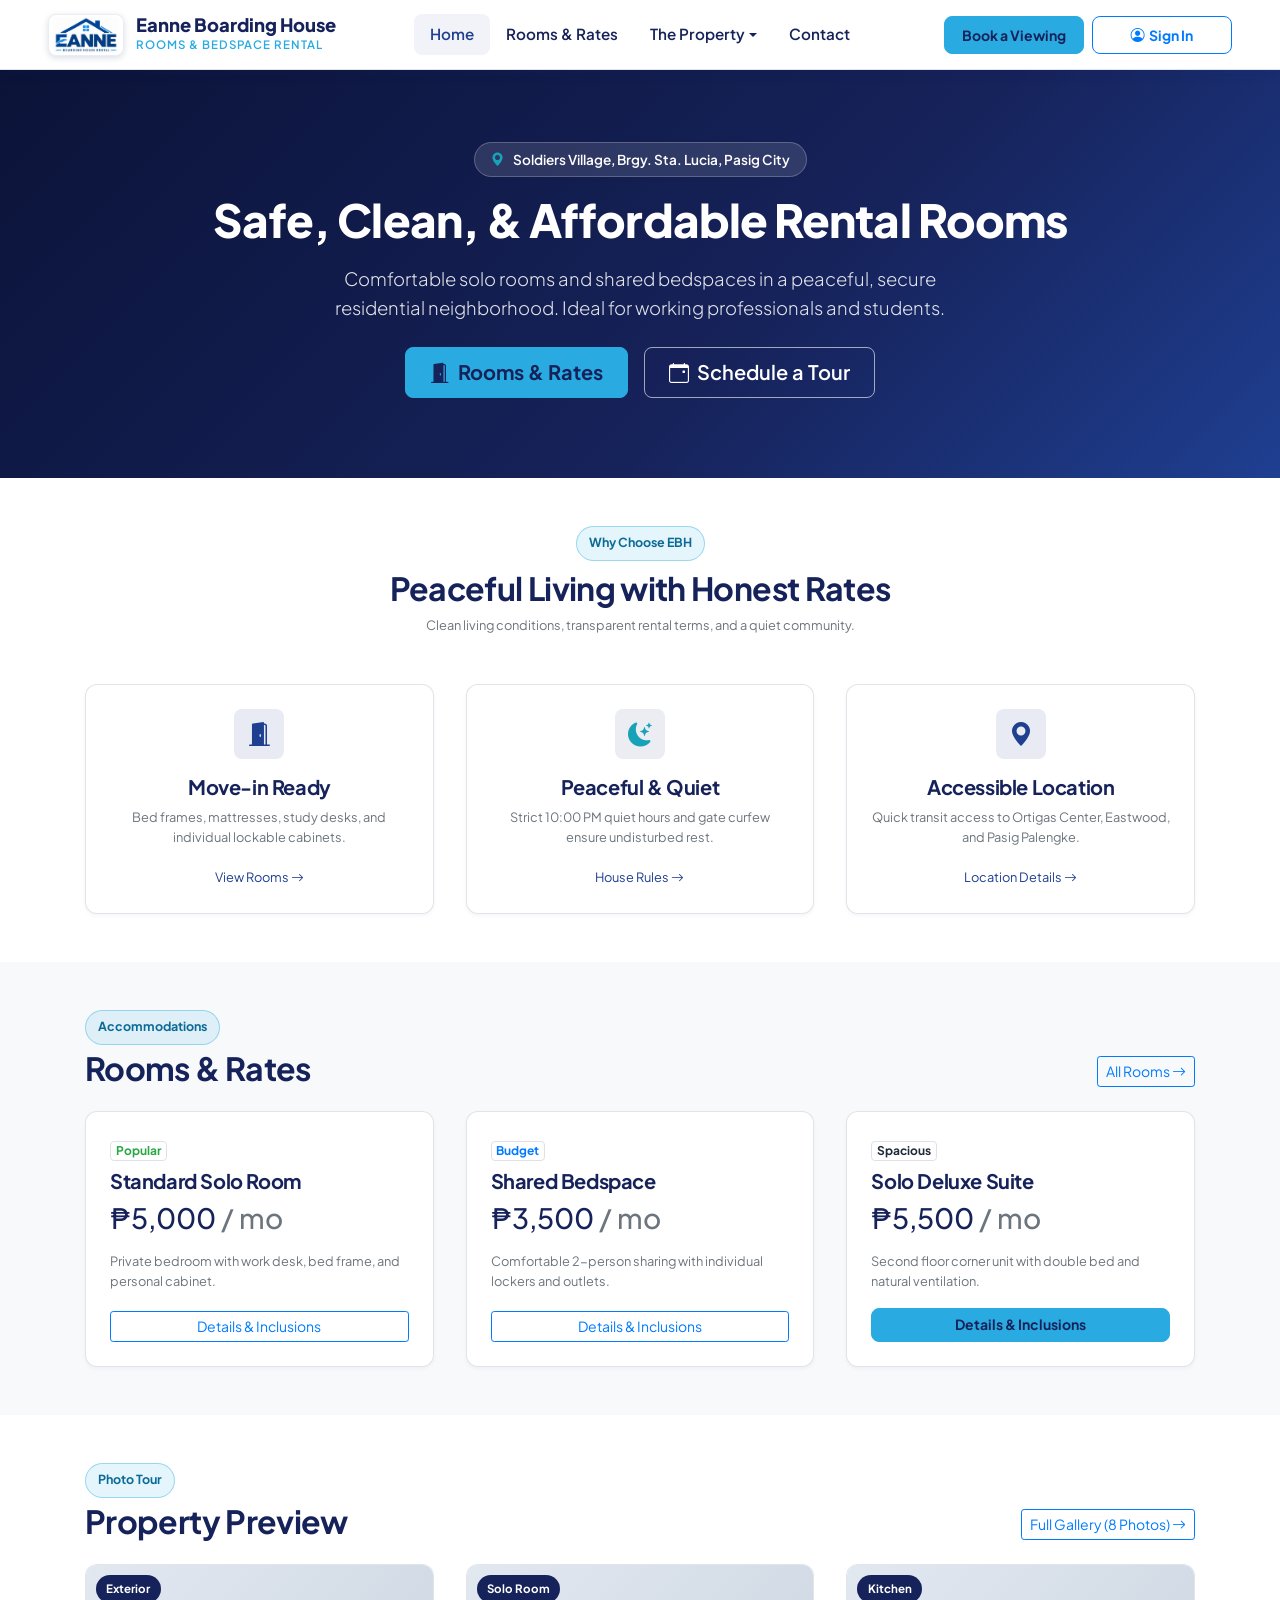
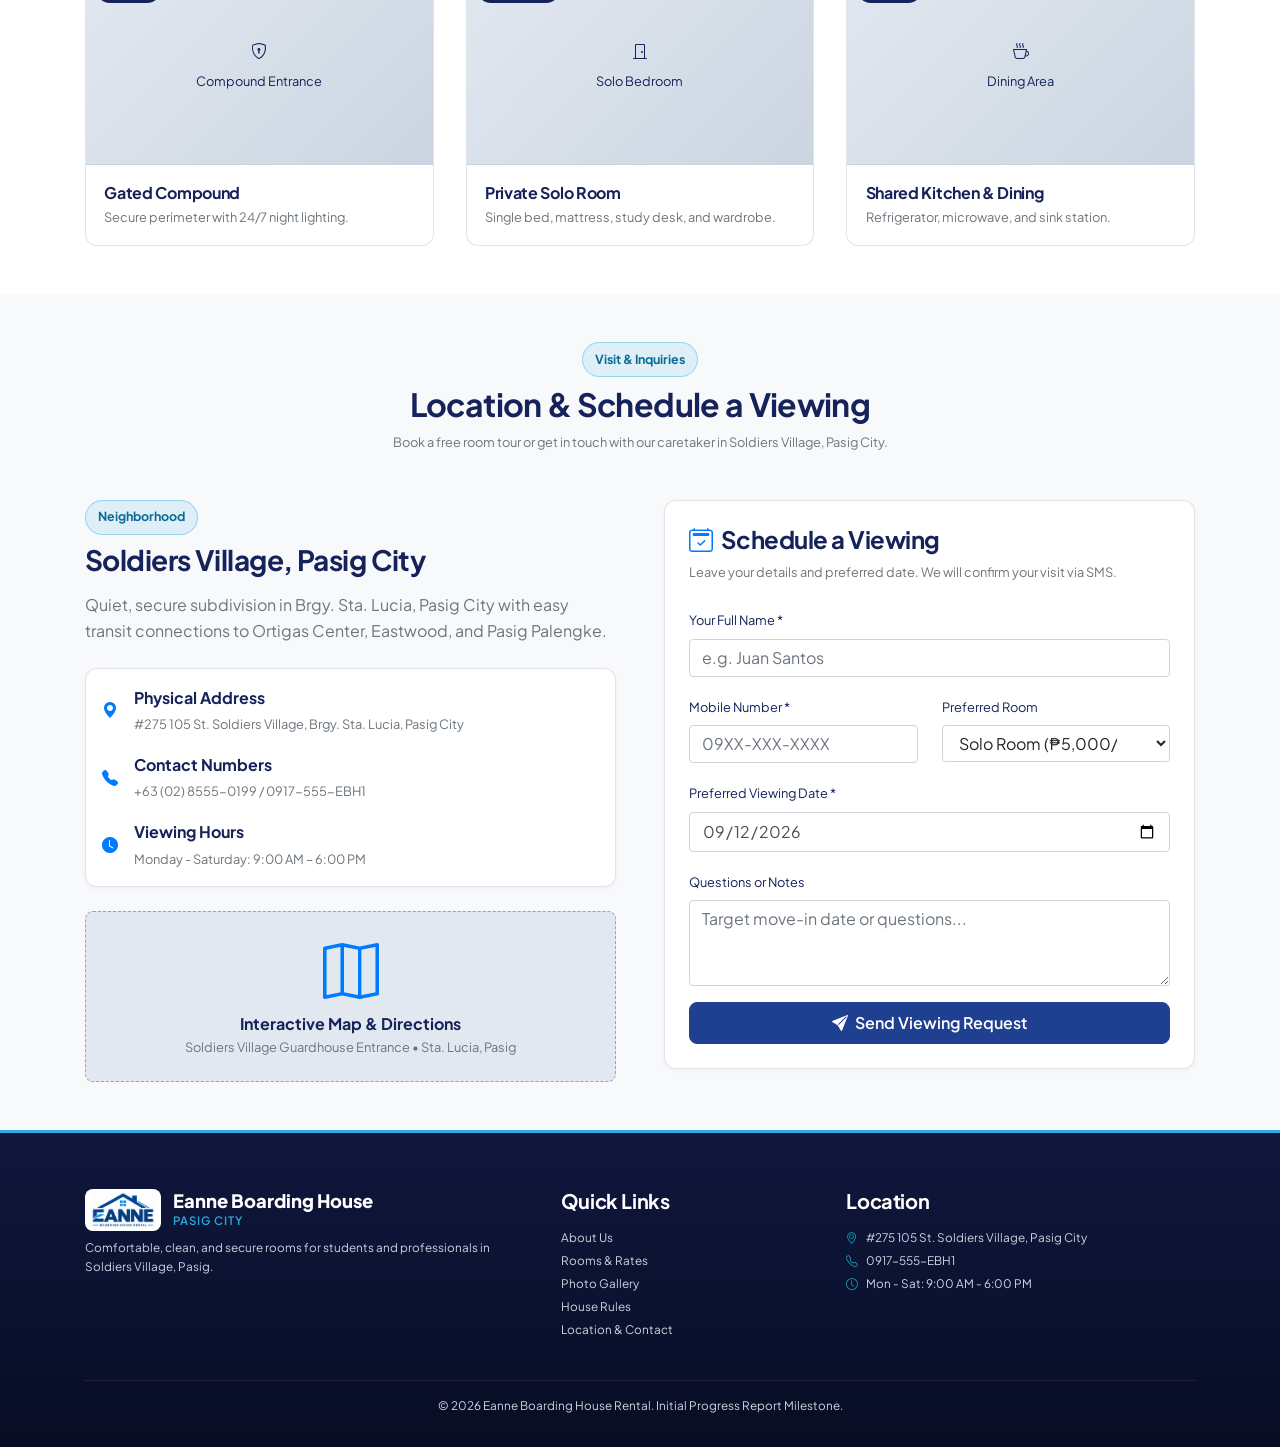
==== index.html @ 4d19940f "Version1" ====
<!DOCTYPE html>
<html lang="en">
<head>
  <meta charset="UTF-8">
  <meta name="viewport" content="width=device-width, initial-scale=1.0">
  <title>Eanne Boarding House Rental | Rooms in Pasig City</title>
  <meta name="description" content="Clean, safe, and affordable solo rooms and bedspaces in Soldiers Village, Pasig City. Inclusive water & electricity.">
  <link rel="stylesheet" href="https://cdn.jsdelivr.net/npm/bootstrap@4.1.3/dist/css/bootstrap.min.css">
  <link rel="stylesheet" href="https://cdn.jsdelivr.net/npm/bootstrap-icons@1.11.3/font/bootstrap-icons.min.css">
  <link rel="stylesheet" href="assets/css/style.css">
</head>
<body>

  <!-- Top Navigation -->
  <header class="sticky-top">
    <nav class="navbar navbar-expand-lg navbar-ebh" id="mainNavbar">
      <div class="container-fluid px-3 px-xl-5">
        <a class="ebh-brand" href="index.html">
          <div class="ebh-logo-mark" title="Eanne Boarding House Rental">
            <img src="assets/img/795286329_1754004695838265_6753877283478212113_n.png" alt="Eanne Boarding House Rental Logo">
          </div>
          <div class="ebh-brand-text">
            <span class="ebh-brand-title">Eanne Boarding House</span>
            <span class="ebh-brand-subtitle d-none d-sm-block">Rooms & Bedspace Rental</span>
          </div>
        </a>

        <button class="navbar-toggler border-0 shadow-none" type="button" data-toggle="collapse" data-target="#navbarContent">
          <span class="navbar-toggler-icon"></span>
        </button>

        <div class="collapse navbar-collapse" id="navbarContent">
          <ul class="navbar-nav mx-auto mb-2 mb-lg-0 align-items-lg-center">
            <li class="nav-item"><a class="nav-link active" href="index.html">Home</a></li>
            <li class="nav-item"><a class="nav-link" href="pages/accommodations.html">Rooms & Rates</a></li>
            <li class="nav-item dropdown">
              <a class="nav-link dropdown-toggle" href="#" data-toggle="dropdown">The Property</a>
              <ul class="dropdown-menu shadow">
                <li><a class="dropdown-item" href="pages/about.html"><i class="bi bi-building"></i> About Us</a></li>
                <li><a class="dropdown-item" href="pages/gallery.html"><i class="bi bi-images"></i> Photo Gallery</a></li>
                <li><a class="dropdown-item" href="pages/house-rules.html"><i class="bi bi-shield-check"></i> House Rules</a></li>
                <li><hr class="dropdown-divider"></li>
                <li><a class="dropdown-item" href="#contact"><i class="bi bi-geo-alt-fill"></i> Location</a></li>
              </ul>
            </li>
            <li class="nav-item"><a class="nav-link" href="#contact">Contact</a></li>
          </ul>

          <div class="d-flex align-items-center gap-2">
            <a href="#contact" class="btn btn-ebh-accent btn-sm px-3 fw-bold">Book a Viewing</a>
            <a href="pages/login.html" class="btn btn-outline-primary btn-sm px-3"><i class="bi bi-person-circle me-1"></i> Sign In</a>
          </div>
        </div>
      </div>
    </nav>
  </header>

  <main>
    <!-- Hero Section -->
    <section class="hero-ebh" id="heroSection">
      <div class="container text-center">
        <div class="hero-pill-badge">
          <i class="bi bi-geo-alt-fill text-info"></i> Soldiers Village, Brgy. Sta. Lucia, Pasig City
        </div>
        <h1 class="display-4 fw-bold mb-3 text-white">Safe, Clean, & Affordable Rental Rooms</h1>
        <p class="lead mb-4 mx-auto" style="max-width: 650px;">
          Comfortable solo rooms and shared bedspaces in a peaceful, secure residential neighborhood. Ideal for working professionals and students.
        </p>
        <div class="d-flex flex-wrap justify-content-center gap-3">
          <a href="pages/accommodations.html" class="btn btn-ebh-accent btn-lg px-4"><i class="bi bi-door-open-fill me-1"></i> Rooms & Rates</a>
          <a href="#contact" class="btn btn-ebh-outline-light btn-lg px-4"><i class="bi bi-calendar-event me-1"></i> Schedule a Tour</a>
        </div>
      </div>
    </section>

    <!-- Value Pillars -->
    <section class="py-5 bg-white">
      <div class="container">
        <div class="text-center mb-5" style="max-width: 600px; margin: 0 auto;">
          <span class="badge-ebh badge-pending mb-2">Why Choose EBH</span>
          <h2 class="fw-bold text-navy">Peaceful Living with Honest Rates</h2>
          <p class="text-muted small">Clean living conditions, transparent rental terms, and a quiet community.</p>
        </div>
        <div class="row g-4">
          <div class="col-md-4">
            <div class="ebh-card h-100 p-4 text-center">
              <div class="kpi-icon blue mx-auto mb-3"><i class="bi bi-door-open-fill fs-3"></i></div>
              <h5 class="fw-bold text-navy mb-2">Move-in Ready</h5>
              <p class="text-muted small mb-3">Bed frames, mattresses, study desks, and individual lockable cabinets.</p>
              <a href="pages/accommodations.html" class="small fw-semibold">View Rooms <i class="bi bi-arrow-right"></i></a>
            </div>
          </div>
          <div class="col-md-4">
            <div class="ebh-card h-100 p-4 text-center">
              <div class="kpi-icon navy mx-auto mb-3"><i class="bi bi-moon-stars-fill fs-3 text-info"></i></div>
              <h5 class="fw-bold text-navy mb-2">Peaceful & Quiet</h5>
              <p class="text-muted small mb-3">Strict 10:00 PM quiet hours and gate curfew ensure undisturbed rest.</p>
              <a href="pages/house-rules.html" class="small fw-semibold">House Rules <i class="bi bi-arrow-right"></i></a>
            </div>
          </div>
          <div class="col-md-4">
            <div class="ebh-card h-100 p-4 text-center">
              <div class="kpi-icon blue mx-auto mb-3"><i class="bi bi-geo-alt-fill fs-3"></i></div>
              <h5 class="fw-bold text-navy mb-2">Accessible Location</h5>
              <p class="text-muted small mb-3">Quick transit access to Ortigas Center, Eastwood, and Pasig Palengke.</p>
              <a href="#contact" class="small fw-semibold">Location Details <i class="bi bi-arrow-right"></i></a>
            </div>
          </div>
        </div>
      </div>
    </section>

    <!-- Rooms Teaser -->
    <section class="py-5 bg-light">
      <div class="container">
        <div class="d-flex justify-content-between align-items-end mb-4">
          <div>
            <span class="badge-ebh badge-pending mb-1">Accommodations</span>
            <h2 class="fw-bold text-navy mb-0">Rooms & Rates</h2>
          </div>
          <a href="pages/accommodations.html" class="btn btn-outline-primary btn-sm">All Rooms <i class="bi bi-arrow-right"></i></a>
        </div>
        <div class="row g-4">
          <div class="col-md-4">
            <div class="ebh-card h-100 p-4 d-flex flex-column justify-content-between">
              <div>
                <span class="badge bg-success-subtle text-success border mb-2">Popular</span>
                <h5 class="fw-bold text-navy">Standard Solo Room</h5>
                <div class="h3 fw-bold text-navy mb-3">₱5,000 <span class="fs-6 fw-normal text-muted">/ mo</span></div>
                <p class="text-muted small">Private bedroom with work desk, bed frame, and personal cabinet.</p>
              </div>
              <a href="pages/accommodations.html" class="btn btn-sm btn-outline-primary w-100">Details & Inclusions</a>
            </div>
          </div>
          <div class="col-md-4">
            <div class="ebh-card h-100 p-4 d-flex flex-column justify-content-between">
              <div>
                <span class="badge bg-primary-subtle text-primary border mb-2">Budget</span>
                <h5 class="fw-bold text-navy">Shared Bedspace</h5>
                <div class="h3 fw-bold text-navy mb-3">₱3,500 <span class="fs-6 fw-normal text-muted">/ mo</span></div>
                <p class="text-muted small">Comfortable 2-person sharing with individual lockers and outlets.</p>
              </div>
              <a href="pages/accommodations.html" class="btn btn-sm btn-outline-primary w-100">Details & Inclusions</a>
            </div>
          </div>
          <div class="col-md-4">
            <div class="ebh-card h-100 p-4 d-flex flex-column justify-content-between">
              <div>
                <span class="badge bg-warning-subtle text-warning-emphasis border mb-2">Spacious</span>
                <h5 class="fw-bold text-navy">Solo Deluxe Suite</h5>
                <div class="h3 fw-bold text-navy mb-3">₱5,500 <span class="fs-6 fw-normal text-muted">/ mo</span></div>
                <p class="text-muted small">Second floor corner unit with double bed and natural ventilation.</p>
              </div>
              <a href="pages/accommodations.html" class="btn btn-sm btn-ebh-accent w-100">Details & Inclusions</a>
            </div>
          </div>
        </div>
      </div>
    </section>

    <!-- Gallery Teaser -->
    <section class="py-5 bg-white">
      <div class="container">
        <div class="d-flex justify-content-between align-items-end mb-4">
          <div>
            <span class="badge-ebh badge-pending mb-1">Photo Tour</span>
            <h2 class="fw-bold text-navy mb-0">Property Preview</h2>
          </div>
          <a href="pages/gallery.html" class="btn btn-outline-primary btn-sm">Full Gallery (8 Photos) <i class="bi bi-arrow-right"></i></a>
        </div>
        <div class="row g-4">
          <div class="col-md-4">
            <div class="photo-placeholder-card">
              <div class="photo-placeholder-preview"><span class="photo-badge-category">Exterior</span><i class="bi bi-shield-lock fs-1 text-navy mb-2"></i><strong class="text-navy small">Compound Entrance</strong></div>
              <div class="photo-placeholder-body"><h6 class="fw-bold text-navy mb-1">Gated Compound</h6><p class="text-muted small mb-0">Secure perimeter with 24/7 night lighting.</p></div>
            </div>
          </div>
          <div class="col-md-4">
            <div class="photo-placeholder-card">
              <div class="photo-placeholder-preview"><span class="photo-badge-category">Solo Room</span><i class="bi bi-door-closed fs-1 text-navy mb-2"></i><strong class="text-navy small">Solo Bedroom</strong></div>
              <div class="photo-placeholder-body"><h6 class="fw-bold text-navy mb-1">Private Solo Room</h6><p class="text-muted small mb-0">Single bed, mattress, study desk, and wardrobe.</p></div>
            </div>
          </div>
          <div class="col-md-4">
            <div class="photo-placeholder-card">
              <div class="photo-placeholder-preview"><span class="photo-badge-category">Kitchen</span><i class="bi bi-cup-hot fs-1 text-navy mb-2"></i><strong class="text-navy small">Dining Area</strong></div>
              <div class="photo-placeholder-body"><h6 class="fw-bold text-navy mb-1">Shared Kitchen & Dining</h6><p class="text-muted small mb-0">Refrigerator, microwave, and sink station.</p></div>
            </div>
          </div>
        </div>
      </div>
    </section>

    <!-- Contact & Location Section -->
    <section class="py-5 bg-light" id="contact">
      <div class="container">
        <div class="text-center mb-5" style="max-width: 650px; margin: 0 auto;">
          <span class="badge-ebh badge-pending mb-2">Visit & Inquiries</span>
          <h2 class="fw-bold text-navy mb-2">Location & Schedule a Viewing</h2>
          <p class="text-muted small">Book a free room tour or get in touch with our caretaker in Soldiers Village, Pasig City.</p>
        </div>

        <div class="row g-5">
          <!-- Left: Location Details -->
          <div class="col-lg-6">
            <span class="badge-ebh badge-pending mb-2">Neighborhood</span>
            <h3 class="fw-bold text-navy mb-3">Soldiers Village, Pasig City</h3>
            <p class="text-muted mb-4">Quiet, secure subdivision in Brgy. Sta. Lucia, Pasig City with easy transit connections to Ortigas Center, Eastwood, and Pasig Palengke.</p>

            <div class="ebh-card p-3 mb-4">
              <div class="d-flex align-items-center gap-3 mb-3">
                <i class="bi bi-geo-alt-fill fs-4 text-primary"></i>
                <div>
                  <strong class="text-navy d-block">Physical Address</strong>
                  <small class="text-muted">#275 105 St. Soldiers Village, Brgy. Sta. Lucia, Pasig City</small>
                </div>
              </div>
              <div class="d-flex align-items-center gap-3 mb-3">
                <i class="bi bi-telephone-fill fs-4 text-primary"></i>
                <div>
                  <strong class="text-navy d-block">Contact Numbers</strong>
                  <small class="text-muted">+63 (02) 8555-0199 / 0917-555-EBH1</small>
                </div>
              </div>
              <div class="d-flex align-items-center gap-3">
                <i class="bi bi-clock-fill fs-4 text-primary"></i>
                <div>
                  <strong class="text-navy d-block">Viewing Hours</strong>
                  <small class="text-muted">Monday - Saturday: 9:00 AM – 6:00 PM</small>
                </div>
              </div>
            </div>

            <!-- Map Placeholder -->
            <div class="placeholder-box py-4 text-center">
              <i class="bi bi-map display-4 text-primary mb-2"></i>
              <strong class="text-navy d-block">Interactive Map & Directions</strong>
              <small class="text-muted">Soldiers Village Guardhouse Entrance &bull; Sta. Lucia, Pasig</small>
            </div>
          </div>

          <!-- Right: Viewing Form -->
          <div class="col-lg-6">
            <div class="ebh-card p-4 shadow-sm">
              <h4 class="fw-bold text-navy mb-2"><i class="bi bi-calendar2-check text-primary me-2"></i>Schedule a Viewing</h4>
              <p class="text-muted small mb-4">Leave your details and preferred date. We will confirm your visit via SMS.</p>
              <form id="contactViewingForm">
                <div class="mb-3">
                  <label class="form-label small fw-semibold text-navy">Your Full Name *</label>
                  <input type="text" class="form-control" required placeholder="e.g. Juan Santos">
                </div>
                <div class="row g-3 mb-3">
                  <div class="col-md-6">
                    <label class="form-label small fw-semibold text-navy">Mobile Number *</label>
                    <input type="tel" class="form-control" required placeholder="09XX-XXX-XXXX">
                  </div>
                  <div class="col-md-6">
                    <label class="form-label small fw-semibold text-navy">Preferred Room</label>
                    <select class="form-select">
                      <option value="Solo Room (₱5,000)">Solo Room (₱5,000/mo)</option>
                      <option value="Shared Bedspace (₱3,500)">Shared Bedspace (₱3,500/mo)</option>
                      <option value="Deluxe Suite (₱5,500)">Deluxe Suite (₱5,500/mo)</option>
                    </select>
                  </div>
                </div>
                <div class="mb-3">
                  <label class="form-label small fw-semibold text-navy">Preferred Viewing Date *</label>
                  <input type="date" class="form-control" required value="2026-09-12">
                </div>
                <div class="mb-3">
                  <label class="form-label small fw-semibold text-navy">Questions or Notes</label>
                  <textarea class="form-control" rows="3" placeholder="Target move-in date or questions..."></textarea>
                </div>
                <button type="submit" class="btn btn-ebh-primary w-100 py-2 fw-semibold">
                  <i class="bi bi-send-fill me-1"></i> Send Viewing Request
                </button>
              </form>
            </div>
          </div>
        </div>
      </div>
    </section>
  </main>

  <!-- Footer -->
  <footer class="footer-ebh">
    <div class="container">
      <div class="row g-4 mb-4">
        <div class="col-lg-5">
          <a class="ebh-brand dark mb-2 d-inline-flex" href="index.html">
            <div class="ebh-logo-mark"><img src="assets/img/795286329_1754004695838265_6753877283478212113_n.png" alt="EBH Logo"></div>
            <div class="ebh-brand-text"><span class="ebh-brand-title text-white">Eanne Boarding House</span><span class="ebh-brand-subtitle">Pasig City</span></div>
          </a>
          <p class="small text-white-50">Comfortable, clean, and secure rooms for students and professionals in Soldiers Village, Pasig.</p>
        </div>
        <div class="col-6 col-lg-3">
          <h5>Quick Links</h5>
          <ul class="list-unstyled small d-flex flex-column gap-1">
            <li><a href="pages/about.html">About Us</a></li>
            <li><a href="pages/accommodations.html">Rooms & Rates</a></li>
            <li><a href="pages/gallery.html">Photo Gallery</a></li>
            <li><a href="pages/house-rules.html">House Rules</a></li>
            <li><a href="#contact">Location & Contact</a></li>
          </ul>
        </div>
        <div class="col-6 col-lg-4">
          <h5>Location</h5>
          <address class="small text-white-50">
            <p class="mb-1"><i class="bi bi-geo-alt text-info me-2"></i>#275 105 St. Soldiers Village, Pasig City</p>
            <p class="mb-1"><i class="bi bi-telephone text-info me-2"></i>0917-555-EBH1</p>
            <p class="mb-0"><i class="bi bi-clock text-info me-2"></i>Mon - Sat: 9:00 AM - 6:00 PM</p>
          </address>
        </div>
      </div>
      <div class="border-top border-white border-opacity-10 pt-3 text-center small text-white-50">
        <p class="mb-0">&copy; 2026 Eanne Boarding House Rental. Initial Progress Report Milestone.</p>
      </div>
    </div>
  </footer>

  <!-- Bootstrap 4.1.3 Dependencies: Full jQuery 3.7.1, Popper.js, Bootstrap 4.1.3 JS -->
  <script src="https://cdn.jsdelivr.net/npm/jquery@3.7.1/dist/jquery.min.js"></script>
  <script src="https://cdn.jsdelivr.net/npm/popper.js@1.14.3/dist/umd/popper.min.js"></script>
  <script src="https://cdn.jsdelivr.net/npm/bootstrap@4.1.3/dist/js/bootstrap.min.js"></script>
  <script src="assets/js/script.js"></script>
</body>
</html>
---- assets/css/style.css ----
/* ==========================================================================
   Eanne Boarding House Rental - Consolidated Design System
   ========================================================================== */

@import url('https://fonts.googleapis.com/css2?family=Plus+Jakarta+Sans:wght@400;500;600;700;800&display=swap');

:root {
  --color-navy: #16225A;
  --color-navy-dark: #0f173f;
  --color-blue: #1F3F91;
  --color-accent: #29ABE2;
  --color-white: #FFFFFF;
  --color-light-gray: #F4F6FA;
  --color-border: rgba(22, 34, 90, 0.12);
  --color-text-muted: #475569;
  --shadow-sm: 0 2px 4px rgba(22, 34, 90, 0.04);
  --shadow-md: 0 6px 18px rgba(22, 34, 90, 0.08);
  --shadow-lg: 0 12px 30px rgba(22, 34, 90, 0.12);
  --radius-sm: 8px;
  --radius-md: 12px;
  --transition: all 0.2s ease-in-out;
}

body {
  font-family: 'Plus Jakarta Sans', -apple-system, BlinkMacSystemFont, 'Segoe UI', Roboto, sans-serif;
  color: #1e293b;
  background-color: var(--color-light-gray);
  line-height: 1.6;
}

h1, h2, h3, h4, h5, h6 {
  color: var(--color-navy);
  font-weight: 700;
  letter-spacing: -0.02em;
}

a {
  color: var(--color-blue);
  text-decoration: none;
  transition: var(--transition);
}

a:hover {
  color: var(--color-accent);
}

/* Utilities */
.text-navy { color: var(--color-navy) !important; }
.text-blue { color: var(--color-blue) !important; }
.text-accent { color: #0284c7 !important; }
.text-white { color: var(--color-white) !important; }
.bg-navy { background-color: var(--color-navy) !important; color: var(--color-white) !important; }
.bg-blue { background-color: var(--color-blue) !important; color: var(--color-white) !important; }
.bg-accent { background-color: var(--color-accent) !important; color: var(--color-navy) !important; }

/* Ensure headings inside dark heroes/banners and text-white containers are always white */
.text-white h1, .text-white h2, .text-white h3, .text-white h4, .text-white h5, .text-white h6,
.bg-navy h1, .bg-navy h2, .bg-navy h3, .bg-navy h4, .bg-navy h5, .bg-navy h6,
.bg-blue h1, .bg-blue h2, .bg-blue h3, .bg-blue h4, .bg-blue h5, .bg-blue h6,
.hero-ebh h1, .hero-ebh h2, .hero-ebh h3, .hero-ebh h4, .hero-ebh h5, .hero-ebh h6,
h1.text-white, h2.text-white, h3.text-white, h4.text-white, h5.text-white, h6.text-white {
  color: var(--color-white) !important;
}

/* Bootstrap 4.1.3 Compatibility Utilities */
.gap-1 { gap: 0.25rem !important; }
.gap-2 { gap: 0.5rem !important; }
.gap-3 { gap: 1rem !important; }
.gap-4 { gap: 1.5rem !important; }
.gap-5 { gap: 3rem !important; }

.min-vh-100 { min-height: 100vh !important; }
.vh-100 { height: 100vh !important; }

.me-1 { margin-right: 0.25rem !important; }
.me-2 { margin-right: 0.5rem !important; }
.me-3 { margin-right: 1rem !important; }
.me-4 { margin-right: 1.5rem !important; }
.me-5 { margin-right: 3rem !important; }
.ms-1 { margin-left: 0.25rem !important; }
.ms-2 { margin-left: 0.5rem !important; }
.ms-3 { margin-left: 1rem !important; }
.ms-4 { margin-left: 1.5rem !important; }
.ms-5 { margin-left: 3rem !important; }
.ms-auto { margin-left: auto !important; }
.me-auto { margin-right: auto !important; }

.pe-1 { padding-right: 0.25rem !important; }
.pe-2 { padding-right: 0.5rem !important; }
.pe-3 { padding-right: 1rem !important; }
.ps-1 { padding-left: 0.25rem !important; }
.ps-2 { padding-left: 0.5rem !important; }
.ps-3 { padding-left: 1rem !important; }

.rounded-pill { border-radius: 50rem !important; }
.rounded-4 { border-radius: 1rem !important; }
.rounded-3 { border-radius: 0.75rem !important; }

.row.g-1 { margin-right: -0.25rem; margin-left: -0.25rem; }
.row.g-1 > [class*="col-"], .row.g-1 > .col { padding-right: 0.25rem; padding-left: 0.25rem; }
.row.g-2 { margin-right: -0.5rem; margin-left: -0.5rem; }
.row.g-2 > [class*="col-"], .row.g-2 > .col { padding-right: 0.5rem; padding-left: 0.5rem; }
.row.g-3 { margin-right: -0.75rem; margin-left: -0.75rem; }
.row.g-3 > [class*="col-"], .row.g-3 > .col { padding-right: 0.75rem; padding-left: 0.75rem; }
.row.g-4 { margin-right: -1rem; margin-left: -1rem; }
.row.g-4 > [class*="col-"], .row.g-4 > .col { padding-right: 1rem; padding-left: 1rem; }
.row.g-5 { margin-right: -1.5rem; margin-left: -1.5rem; }
.row.g-5 > [class*="col-"], .row.g-5 > .col { padding-right: 1.5rem; padding-left: 1.5rem; }

.form-select {
  display: block;
  width: 100%;
  padding: 0.375rem 2.25rem 0.375rem 0.75rem;
  font-size: 1rem;
  font-weight: 400;
  line-height: 1.5;
  color: #212529;
  background-color: #fff;
  border: 1px solid #ced4da;
  border-radius: 0.25rem;
}
.bg-opacity-10 { background-color: rgba(31, 63, 145, 0.1) !important; }
.bg-opacity-15 { background-color: rgba(255, 255, 255, 0.15) !important; }
.border-opacity-10 { border-color: rgba(255, 255, 255, 0.1) !important; }
.border-opacity-15 { border-color: rgba(255, 255, 255, 0.15) !important; }
.border-opacity-20 { border-color: rgba(255, 255, 255, 0.2) !important; }

/* Brand Logo */
.ebh-brand {
  display: inline-flex;
  align-items: center;
  gap: 0.75rem;
}
.ebh-logo-mark {
  height: 42px;
  width: auto;
  min-width: 44px;
  max-width: 90px;
  border-radius: 8px;
  background: #ffffff;
  display: flex;
  align-items: center;
  justify-content: center;
  box-shadow: 0 2px 6px rgba(22, 34, 90, 0.15);
  border: 1px solid rgba(22, 34, 90, 0.08);
  padding: 2px 4px;
  overflow: hidden;
  flex-shrink: 0;
}
.ebh-logo-mark img {
  height: 100%;
  width: auto;
  max-width: 100%;
  object-fit: contain;
  display: block;
}
.ebh-brand.dark .ebh-logo-mark {
  background: #ffffff;
  border: 1.5px solid rgba(255, 255, 255, 0.2);
}
.ebh-brand-text { display: flex; flex-direction: column; }
.ebh-brand-title { font-weight: 800; font-size: 1.15rem; color: var(--color-navy); line-height: 1.2; }
.ebh-brand-subtitle { font-size: 0.72rem; font-weight: 600; text-transform: uppercase; letter-spacing: 1px; color: var(--color-accent); }
.ebh-brand.dark .ebh-brand-title { color: var(--color-white); }

/* Navigation */
.navbar-ebh {
  background-color: rgba(255, 255, 255, 0.98);
  backdrop-filter: blur(10px);
  border-bottom: 1px solid var(--color-border);
  box-shadow: 0 4px 12px rgba(22, 34, 90, 0.06);
  padding: 0.85rem 0;
}
.navbar-ebh .nav-link {
  color: var(--color-navy);
  font-weight: 600;
  font-size: 0.95rem;
  padding: 0.5rem 1rem !important;
  border-radius: var(--radius-sm);
  transition: var(--transition);
}
.navbar-ebh .nav-link:hover,
.navbar-ebh .nav-link.active {
  color: var(--color-blue);
  background-color: rgba(31, 63, 145, 0.06);
}
.navbar-ebh .dropdown-menu {
  border: 1px solid var(--color-border);
  border-radius: var(--radius-md);
  box-shadow: var(--shadow-lg);
  padding: 0.5rem;
  min-width: 240px;
}
.navbar-ebh .dropdown-item {
  color: var(--color-navy);
  font-weight: 600;
  padding: 0.6rem 1rem;
  border-radius: var(--radius-sm);
  display: flex;
  align-items: center;
  gap: 0.75rem;
  transition: var(--transition);
}
.navbar-ebh .dropdown-item:hover {
  background-color: rgba(31, 63, 145, 0.08);
  color: var(--color-blue);
  transform: translateX(3px);
}
@media (min-width: 992px) {
  .navbar-ebh .nav-item.dropdown:hover .dropdown-menu { display: block; margin-top: 0; }
}

/* Navbar Action CTA Buttons - Identical Sizing & Height */
.navbar-ebh .navbar-collapse .btn {
  display: inline-flex;
  align-items: center;
  justify-content: center;
  height: 38px;
  min-width: 140px;
  padding: 0 1rem !important;
  font-size: 0.875rem;
  font-weight: 700;
  line-height: 1;
  border-radius: var(--radius-sm);
  text-align: center;
  white-space: nowrap;
  box-sizing: border-box;
}

.btn-ebh-primary.btn-sm,
.btn-ebh-accent.btn-sm,
.btn-ebh-outline-light.btn-sm {
  padding: 0.35rem 0.85rem;
  font-size: 0.875rem;
  line-height: 1.5;
}

/* Hero Section - Unified Design System */
.hero-ebh {
  position: relative;
  color: var(--color-white);
  padding: 4.5rem 0 5rem;
  background: linear-gradient(135deg, #0b1338 0%, #16225A 60%, #1F3F91 100%);
}
.hero-ebh h1 {
  color: var(--color-white) !important;
  font-size: clamp(2rem, 4vw, 2.85rem);
  line-height: 1.2;
  font-weight: 800;
}
.hero-ebh .lead {
  color: rgba(255, 255, 255, 0.88);
  font-size: 1.15rem;
}
.hero-pill-badge {
  display: inline-flex;
  align-items: center;
  gap: 0.5rem;
  padding: 0.35rem 1rem;
  border-radius: 50rem;
  background-color: rgba(255, 255, 255, 0.12);
  border: 1px solid rgba(255, 255, 255, 0.22);
  color: #ffffff;
  font-size: 0.85rem;
  font-weight: 600;
  margin-bottom: 1rem;
}

/* Buttons */
.btn-ebh-primary {
  background-color: var(--color-blue);
  color: var(--color-white);
  border: 1px solid var(--color-blue);
  font-weight: 600;
  padding: 0.6rem 1.4rem;
  border-radius: var(--radius-sm);
  transition: var(--transition);
}
.btn-ebh-primary:hover {
  background-color: var(--color-navy);
  border-color: var(--color-navy);
  color: var(--color-white);
  transform: translateY(-1px);
}
.btn-ebh-accent {
  background-color: var(--color-accent);
  color: var(--color-navy);
  border: 1px solid var(--color-accent);
  font-weight: 700;
  padding: 0.6rem 1.4rem;
  border-radius: var(--radius-sm);
  transition: var(--transition);
}
.btn-ebh-accent:hover { background-color: #2096c7; color: var(--color-navy); }

.btn-ebh-outline-light {
  background: transparent;
  color: var(--color-white);
  border: 1.5px solid rgba(255, 255, 255, 0.6);
  font-weight: 600;
  padding: 0.6rem 1.4rem;
  border-radius: var(--radius-sm);
  transition: var(--transition);
}
.btn-ebh-outline-light:hover { background: var(--color-white); color: var(--color-navy); }

/* Cards */
.ebh-card {
  background-color: var(--color-white);
  border: 1px solid var(--color-border);
  border-radius: var(--radius-md);
  box-shadow: var(--shadow-sm);
  transition: var(--transition);
  overflow: hidden;
}
.ebh-card:hover { box-shadow: var(--shadow-md); border-color: rgba(31, 63, 145, 0.25); }
.ebh-card-header {
  padding: 1.15rem 1.4rem;
  background-color: var(--color-white);
  border-bottom: 1px solid var(--color-border);
  display: flex;
  align-items: center;
  justify-content: space-between;
}
.ebh-card-header.navy-gradient {
  background: linear-gradient(135deg, var(--color-navy) 0%, var(--color-blue) 100%) !important;
  color: var(--color-white) !important;
  border-bottom: none;
}
.ebh-card-header.navy-gradient * { color: var(--color-white) !important; }
.ebh-card-body { padding: 1.4rem; }

/* Service & Feature Cards */
.service-card {
  height: 100%;
  display: flex;
  flex-direction: column;
  padding: 1.75rem;
  border-radius: var(--radius-md);
  background: var(--color-white);
  border: 1px solid var(--color-border);
  box-shadow: var(--shadow-sm);
  transition: var(--transition);
}
.service-card:hover {
  transform: translateY(-4px);
  box-shadow: var(--shadow-lg);
  border-color: var(--color-accent);
}
.service-icon-box {
  width: 58px;
  height: 58px;
  border-radius: var(--radius-sm);
  background: rgba(41, 171, 226, 0.12);
  color: var(--color-blue);
  display: flex;
  align-items: center;
  justify-content: center;
  font-size: 1.75rem;
  margin-bottom: 1.25rem;
  transition: var(--transition);
}
.service-card:hover .service-icon-box {
  background: var(--color-blue);
  color: var(--color-accent);
  transform: scale(1.05);
}

/* Badges */
.badge-ebh {
  font-size: 0.78rem;
  font-weight: 700;
  padding: 0.4rem 0.75rem;
  border-radius: 50rem;
  display: inline-flex;
  align-items: center;
  gap: 0.4rem;
}
.badge-verified, .badge-paid { background: #e8f7ee; color: #157347; border: 1px solid rgba(21, 115, 71, 0.25); }
.badge-pending { background: rgba(41, 171, 226, 0.12); color: #0b6b96; border: 1px solid rgba(41, 171, 226, 0.4); }
.badge-failed, .badge-rejected { background: #fee2e2; color: #b91c1c; border: 1px solid rgba(185, 28, 28, 0.25); }
.badge-overdue { background: #fef3c7; color: #92400e; border: 1px solid rgba(217, 119, 6, 0.35); }
.badge-partial { background: #e0e7ff; color: #3730a3; border: 1px solid rgba(55, 48, 163, 0.25); }

/* Avatars */
.avatar-circle {
  width: 40px;
  height: 40px;
  border-radius: 50%;
  background: linear-gradient(135deg, var(--color-navy) 0%, var(--color-blue) 100%);
  color: var(--color-white);
  font-weight: 700;
  font-size: 0.85rem;
  display: inline-flex;
  align-items: center;
  justify-content: center;
  flex-shrink: 0;
}
.avatar-circle.sm { width: 32px; height: 32px; font-size: 0.75rem; }

/* Dashboard Layout & Sticky Sidebar */
.dashboard-wrapper { display: flex; min-height: 100vh; background-color: var(--color-light-gray); }
.dashboard-sidebar {
  width: 260px;
  background: linear-gradient(180deg, var(--color-navy) 0%, var(--color-navy-dark) 100%);
  color: var(--color-white);
  flex-shrink: 0;
  display: flex;
  flex-direction: column;
  z-index: 1040;
}
.sidebar-header { padding: 1.4rem 1.25rem; border-bottom: 1px solid rgba(255, 255, 255, 0.08); flex-shrink: 0; }
.sidebar-nav { padding: 1.25rem 0.75rem; flex-grow: 1; display: flex; flex-direction: column; gap: 0.35rem; overflow-y: auto; }
.sidebar-link {
  display: flex;
  align-items: center;
  gap: 0.85rem;
  padding: 0.75rem 1rem;
  color: #e2e8f0 !important;
  font-weight: 600;
  font-size: 0.92rem;
  border-radius: var(--radius-sm);
  transition: var(--transition);
}
.sidebar-link i { font-size: 1.15rem; color: var(--color-accent); }
.sidebar-link:hover, .sidebar-link.active {
  color: #ffffff !important;
  background-color: rgba(41, 171, 226, 0.2) !important;
  border-left: 3px solid var(--color-accent);
}
.sidebar-footer { padding: 1.25rem; border-top: 1px solid rgba(255, 255, 255, 0.12); flex-shrink: 0; }
.dashboard-main { flex-grow: 1; display: flex; flex-direction: column; min-width: 0; }
.dashboard-topbar {
  background-color: var(--color-white);
  border-bottom: 1px solid var(--color-border);
  padding: 0.85rem 1.75rem;
  display: flex;
  align-items: center;
  justify-content: space-between;
  box-shadow: var(--shadow-sm);
  position: sticky;
  top: 0;
  z-index: 1020;
  flex-shrink: 0;
}
.dashboard-content { padding: 1.75rem; flex-grow: 1; }

/* Sticky Desktop Sidebar */
@media (min-width: 992px) {
  .dashboard-wrapper { height: 100vh; max-height: 100vh; overflow: hidden; }
  .dashboard-sidebar { height: 100vh; max-height: 100vh; position: sticky; top: 0; left: 0; overflow-y: auto; }
  .dashboard-sidebar::-webkit-scrollbar { width: 4px; }
  .dashboard-sidebar::-webkit-scrollbar-thumb { background: rgba(255, 255, 255, 0.2); border-radius: 4px; }
  .dashboard-main { height: 100vh; max-height: 100vh; overflow-y: auto; scroll-behavior: smooth; }
  .dashboard-main::-webkit-scrollbar { width: 6px; }
  .dashboard-main::-webkit-scrollbar-thumb { background: #cbd5e1; border-radius: 4px; }
}

/* Mobile Sidebar Drawer */
@media (max-width: 991.98px) {
  .dashboard-sidebar { position: fixed; top: 0; bottom: 0; left: -270px; height: 100vh; transition: var(--transition); z-index: 1050; }
  .dashboard-sidebar.show { left: 0; }
  .hero-ebh { padding: 3.5rem 0 4.5rem; }
  .hero-ebh h1 { font-size: 2.2rem; }
}

/* KPI Cards */
.kpi-card {
  background: var(--color-white);
  border-radius: var(--radius-md);
  padding: 1.25rem;
  border: 1px solid var(--color-border);
  box-shadow: var(--shadow-sm);
  display: flex;
  align-items: center;
  gap: 1.15rem;
  transition: var(--transition);
}
.kpi-card:hover { transform: translateY(-2px); box-shadow: var(--shadow-md); }
.kpi-icon {
  width: 50px;
  height: 50px;
  border-radius: var(--radius-sm);
  display: flex;
  align-items: center;
  justify-content: center;
  font-size: 1.5rem;
  flex-shrink: 0;
}
.kpi-icon.navy { background: rgba(22, 34, 90, 0.08); color: var(--color-navy); }
.kpi-icon.blue { background: rgba(31, 63, 145, 0.1); color: var(--color-blue); }
.kpi-icon.accent { background: rgba(41, 171, 226, 0.15); color: var(--color-accent); }
.kpi-icon.warning { background: rgba(245, 158, 11, 0.12); color: #b45309; }
.kpi-icon.danger { background: rgba(220, 53, 69, 0.1); color: #b91c1c; }
.kpi-title { font-size: 0.82rem; font-weight: 600; text-transform: uppercase; color: var(--color-text-muted); margin-bottom: 0.25rem; }
.kpi-value { font-size: 1.65rem; font-weight: 800; color: var(--color-navy); line-height: 1.2; }

/* Table */
.table-ebh thead th {
  background-color: #ebf0f7;
  color: var(--color-navy);
  font-size: 0.78rem;
  font-weight: 700;
  text-transform: uppercase;
  border-bottom: 1.5px solid rgba(22, 34, 90, 0.15);
  padding: 0.95rem 1rem;
}
.table-ebh tbody td {
  padding: 0.95rem 1rem;
  vertical-align: middle;
  border-bottom: 1px solid rgba(22, 34, 90, 0.06);
  font-size: 0.92rem;
}

/* Placeholders & Gallery Cards */
.placeholder-box {
  background: #e2e8f0;
  border: 1.5px dashed #94a3b8;
  border-radius: var(--radius-sm);
  display: flex;
  flex-direction: column;
  align-items: center;
  justify-content: center;
  color: #334155;
  padding: 1.25rem;
}
.photo-placeholder-card {
  background: var(--color-white);
  border: 1.5px solid var(--color-border);
  border-radius: var(--radius-md);
  overflow: hidden;
  transition: var(--transition);
  height: 100%;
}
.photo-placeholder-card:hover { transform: translateY(-4px); border-color: var(--color-blue); box-shadow: var(--shadow-lg); }
.photo-placeholder-preview {
  height: 200px;
  background: linear-gradient(135deg, #e2e8f0 0%, #cbd5e1 100%);
  display: flex;
  flex-direction: column;
  align-items: center;
  justify-content: center;
  position: relative;
  border-bottom: 1.5px solid #cbd5e1;
  text-align: center;
  padding: 1rem;
}
.photo-badge-category {
  position: absolute;
  top: 10px;
  left: 10px;
  background: var(--color-navy);
  color: #ffffff !important;
  font-size: 0.72rem;
  font-weight: 700;
  padding: 0.3rem 0.65rem;
  border-radius: 50rem;
}
.photo-badge-dimen {
  position: absolute;
  bottom: 10px;
  right: 10px;
  background: rgba(15, 23, 42, 0.85);
  color: #ffffff !important;
  font-size: 0.68rem;
  font-weight: 600;
  padding: 0.2rem 0.5rem;
  border-radius: 4px;
}
.photo-placeholder-body { padding: 1.15rem; }
.placeholder-receipt-thumb {
  width: 48px;
  height: 48px;
  background: #e9ecef;
  border: 1px solid #94a3b8;
  border-radius: 6px;
  display: flex;
  align-items: center;
  justify-content: center;
  font-size: 1.35rem;
  color: var(--color-blue);
  cursor: pointer;
  transition: var(--transition);
}
.placeholder-receipt-thumb:hover { border-color: var(--color-accent); transform: scale(1.05); }

/* Footer */
.footer-ebh {
  background: linear-gradient(180deg, #10173d 0%, #080d24 100%);
  color: #cbd5e1 !important;
  padding: 3.5rem 0 2rem;
  font-size: 0.92rem;
  border-top: 3px solid var(--color-accent);
}
.footer-ebh h5 { color: #ffffff !important; font-weight: 700; margin-bottom: 1rem; }
.footer-ebh a { color: #cbd5e1 !important; }
.footer-ebh a:hover { color: #38bdf8 !important; text-decoration: underline; }
.footer-ebh address, .footer-ebh p { color: #cbd5e1 !important; }

/* Interactive Filter Pills & Buttons */
.btn-filter-group {
  display: flex;
  flex-wrap: wrap;
  gap: 0.5rem;
}
.btn-filter {
  background: var(--color-white);
  border: 1px solid var(--color-border);
  color: var(--color-navy);
  font-size: 0.85rem;
  font-weight: 600;
  padding: 0.4rem 0.9rem;
  border-radius: 50rem;
  transition: var(--transition);
  cursor: pointer;
  display: inline-flex;
  align-items: center;
  gap: 0.4rem;
}
.btn-filter:hover {
  background: #f1f5f9;
  border-color: var(--color-blue);
  color: var(--color-blue);
}
.btn-filter.active {
  background: var(--color-blue);
  color: var(--color-white);
  border-color: var(--color-blue);
  box-shadow: 0 2px 6px rgba(31, 63, 145, 0.25);
}

/* Room Inventory Cards */
.room-card {
  background: var(--color-white);
  border: 1px solid var(--color-border);
  border-radius: var(--radius-md);
  box-shadow: var(--shadow-sm);
  transition: var(--transition);
  overflow: hidden;
  display: flex;
  flex-direction: column;
}
.room-card:hover {
  transform: translateY(-3px);
  box-shadow: var(--shadow-md);
  border-color: rgba(31, 63, 145, 0.3);
}
.room-card-header {
  padding: 1rem 1.25rem;
  border-bottom: 1px solid rgba(22, 34, 90, 0.08);
  display: flex;
  align-items: center;
  justify-content: space-between;
  background: #fafbfc;
}
.room-status-dot {
  width: 10px;
  height: 10px;
  border-radius: 50%;
  display: inline-block;
  margin-right: 0.4rem;
}
.room-status-dot.occupied { background-color: #dc3545; }
.room-status-dot.available { background-color: #198754; }
.room-status-dot.maintenance { background-color: #f59e0b; }

.bed-slot-pill {
  padding: 0.35rem 0.65rem;
  border-radius: var(--radius-sm);
  font-size: 0.78rem;
  font-weight: 600;
  display: inline-flex;
  align-items: center;
  gap: 0.35rem;
  border: 1px solid transparent;
}
.bed-slot-pill.occupied {
  background: #fee2e2;
  color: #991b1b;
  border-color: rgba(220, 53, 69, 0.2);
}
.bed-slot-pill.available {
  background: #dcfce7;
  color: #166534;
  border-color: rgba(25, 135, 84, 0.2);
}

/* Toast Notifications Container */
.ebh-toast-container {
  position: fixed;
  top: 20px;
  right: 20px;
  z-index: 1099;
  display: flex;
  flex-direction: column;
  gap: 0.65rem;
  max-width: 360px;
  width: 100%;
  pointer-events: none;
}
.ebh-toast {
  pointer-events: auto;
  background: #ffffff;
  border-radius: var(--radius-sm);
  box-shadow: 0 10px 25px rgba(22, 34, 90, 0.18);
  border-left: 4px solid var(--color-blue);
  padding: 0.9rem 1.15rem;
  display: flex;
  align-items: flex-start;
  gap: 0.75rem;
  transition: all 0.3s cubic-bezier(0.16, 1, 0.3, 1);
  animation: slideInToast 0.3s ease forwards;
}
.ebh-toast.success { border-left-color: #157347; }
.ebh-toast.danger { border-left-color: #dc3545; }
.ebh-toast.warning { border-left-color: #f59e0b; }
.ebh-toast.info { border-left-color: var(--color-accent); }

@keyframes slideInToast {
  from {
    transform: translateX(110%);
    opacity: 0;
  }
  to {
    transform: translateX(0);
    opacity: 1;
  }
}

/* Floating Back To Top Button */
.btn-back-to-top {
  position: fixed;
  bottom: 25px;
  right: 25px;
  width: 44px;
  height: 44px;
  border-radius: 50%;
  background: var(--color-navy);
  color: #ffffff !important;
  display: none;
  align-items: center;
  justify-content: center;
  box-shadow: 0 4px 14px rgba(22, 34, 90, 0.3);
  z-index: 1030;
  border: 2px solid rgba(255, 255, 255, 0.2);
  transition: var(--transition);
}
.btn-back-to-top:hover {
  background: var(--color-accent);
  color: var(--color-navy) !important;
  transform: translateY(-3px);
}

/* Digital Receipt Paper Look */
.receipt-paper {
  background: #ffffff;
  border: 1px solid #e2e8f0;
  border-radius: 12px;
  padding: 1.75rem;
  box-shadow: 0 6px 20px rgba(0,0,0,0.06);
  position: relative;
}
.receipt-paper::before {
  content: "";
  position: absolute;
  top: 0;
  left: 0;
  right: 0;
  height: 6px;
  background: repeating-linear-gradient(45deg, var(--color-navy), var(--color-navy) 10px, var(--color-accent) 10px, var(--color-accent) 20px);
  border-radius: 12px 12px 0 0;
}
.receipt-stamp-paid {
  border: 3px solid #157347;
  color: #157347;
  font-weight: 800;
  font-size: 1.15rem;
  text-transform: uppercase;
  letter-spacing: 2px;
  padding: 0.3rem 0.8rem;
  border-radius: 6px;
  display: inline-block;
  transform: rotate(-10deg);
  opacity: 0.85;
}

/* Maintenance Ticket Card */
.ticket-item {
  border-left: 3px solid #cbd5e1;
  background: #f8fafc;
  border-radius: 0 var(--radius-sm) var(--radius-sm) 0;
  padding: 0.9rem 1.1rem;
  margin-bottom: 0.75rem;
  transition: var(--transition);
}
.ticket-item:hover {
  background: #ffffff;
  box-shadow: var(--shadow-sm);
  border-left-color: var(--color-accent);
}
.ticket-item.urgent {
  border-left-color: #dc3545;
}

/* Print */
@media print {
  .dashboard-sidebar, .dashboard-topbar, .btn, .modal, .toast-container, .ebh-toast-container, .btn-back-to-top { display: none !important; }
  .dashboard-wrapper, .dashboard-main { height: auto !important; overflow: visible !important; }
}
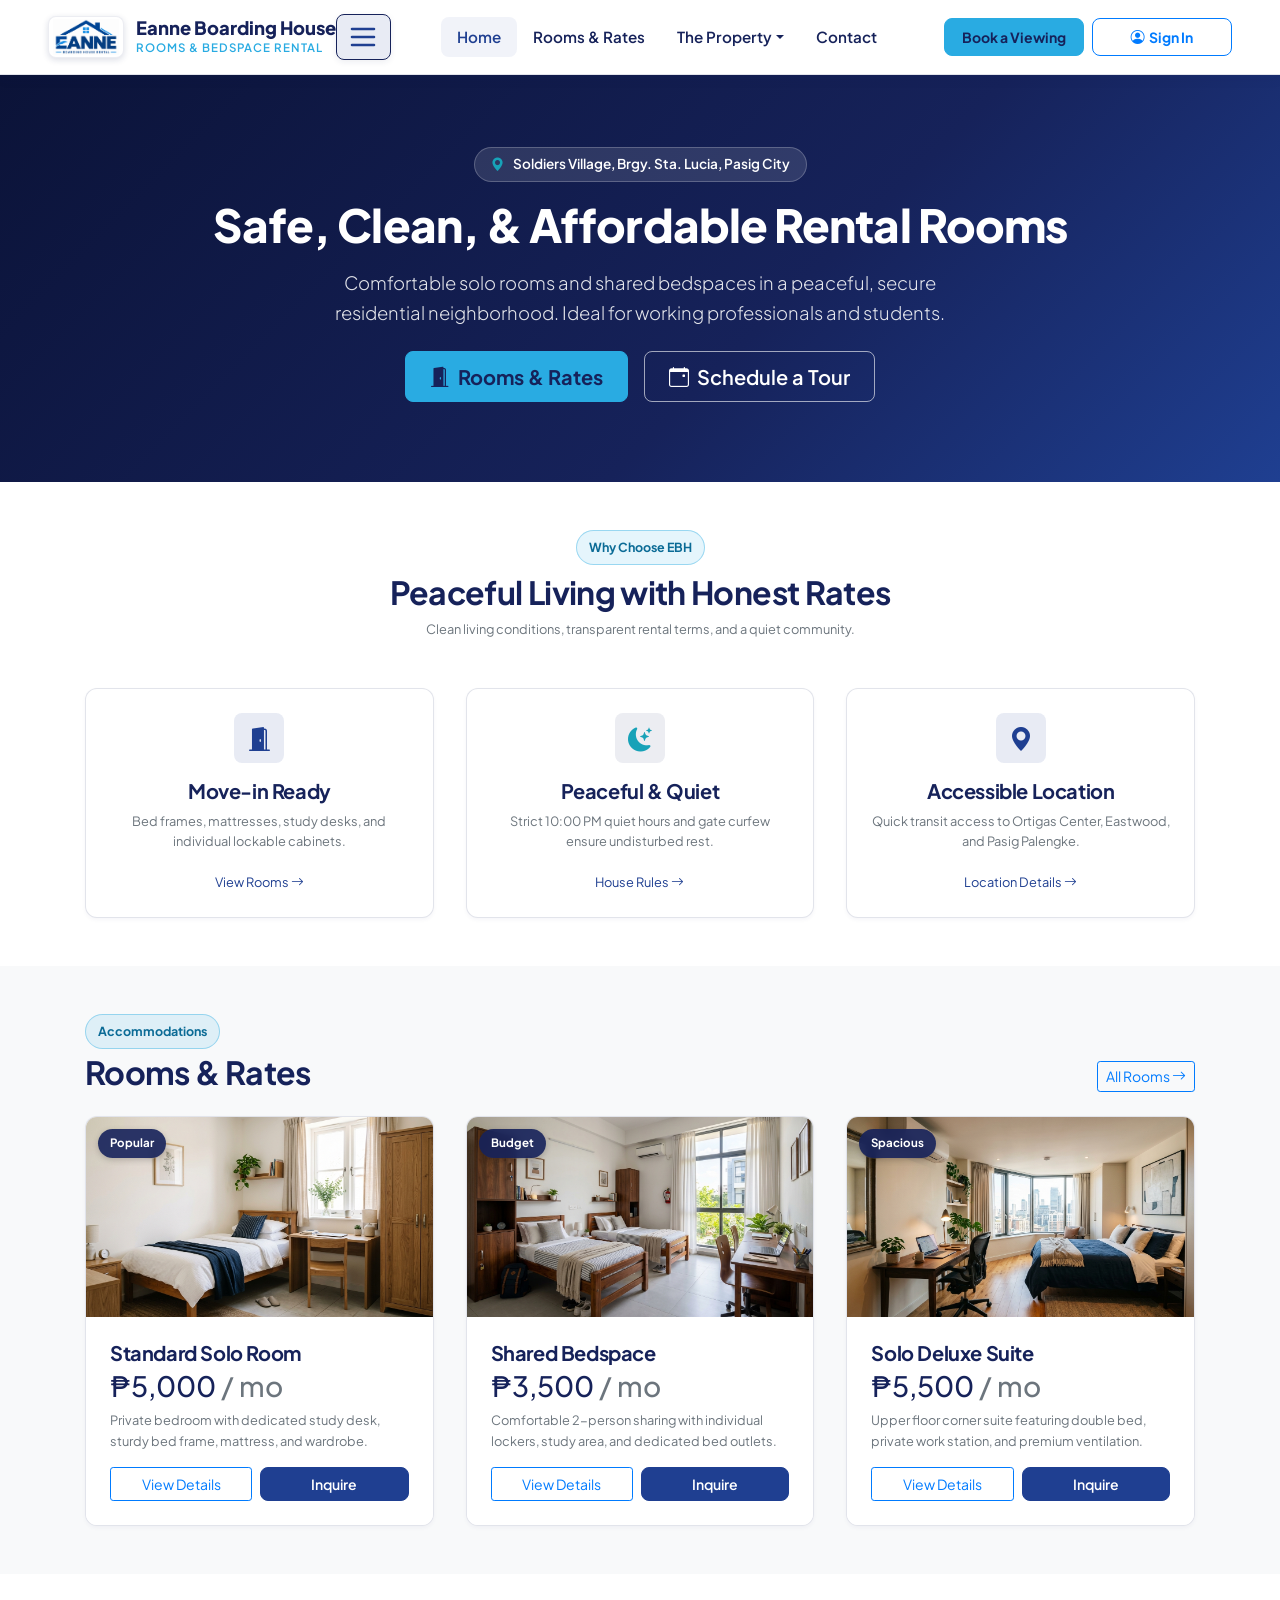
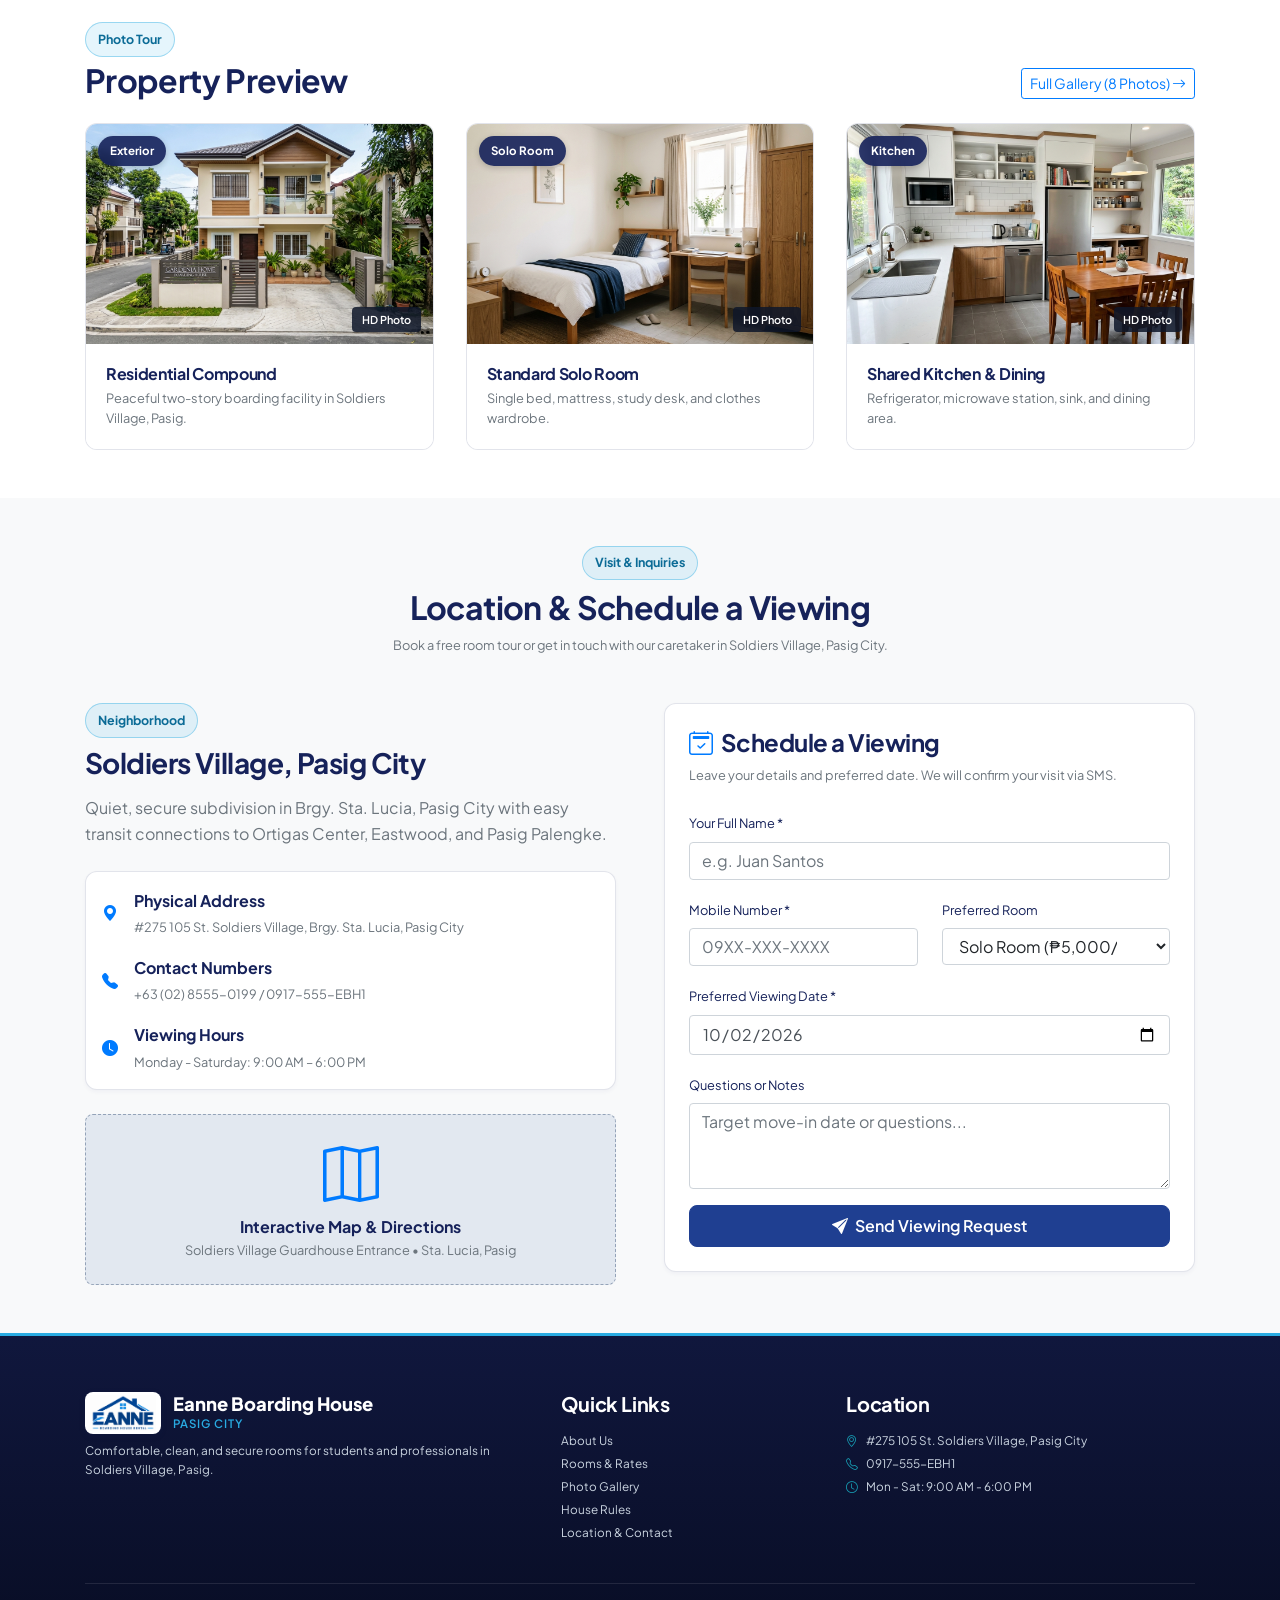
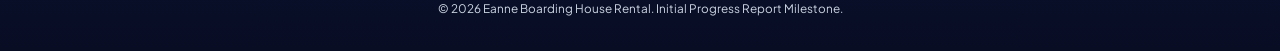
==== commit 1d96f07d: "revised version2" ====
--- a/index.html
+++ b/index.html
@@ -25,7 +25,7 @@
           </div>
         </a>
 
-        <button class="navbar-toggler border-0 shadow-none" type="button" data-toggle="collapse" data-target="#navbarContent">
+        <button class="navbar-toggler" type="button" data-toggle="collapse" data-target="#navbarContent" aria-controls="navbarContent" aria-expanded="false" aria-label="Toggle navigation">
           <span class="navbar-toggler-icon"></span>
         </button>
 
@@ -121,37 +121,64 @@
           <a href="pages/accommodations.html" class="btn btn-outline-primary btn-sm">All Rooms <i class="bi bi-arrow-right"></i></a>
         </div>
         <div class="row g-4">
-          <div class="col-md-4">
-            <div class="ebh-card h-100 p-4 d-flex flex-column justify-content-between">
-              <div>
-                <span class="badge bg-success-subtle text-success border mb-2">Popular</span>
-                <h5 class="fw-bold text-navy">Standard Solo Room</h5>
-                <div class="h3 fw-bold text-navy mb-3">₱5,000 <span class="fs-6 fw-normal text-muted">/ mo</span></div>
-                <p class="text-muted small">Private bedroom with work desk, bed frame, and personal cabinet.</p>
-              </div>
-              <a href="pages/accommodations.html" class="btn btn-sm btn-outline-primary w-100">Details & Inclusions</a>
-            </div>
-          </div>
-          <div class="col-md-4">
-            <div class="ebh-card h-100 p-4 d-flex flex-column justify-content-between">
-              <div>
-                <span class="badge bg-primary-subtle text-primary border mb-2">Budget</span>
-                <h5 class="fw-bold text-navy">Shared Bedspace</h5>
-                <div class="h3 fw-bold text-navy mb-3">₱3,500 <span class="fs-6 fw-normal text-muted">/ mo</span></div>
-                <p class="text-muted small">Comfortable 2-person sharing with individual lockers and outlets.</p>
-              </div>
-              <a href="pages/accommodations.html" class="btn btn-sm btn-outline-primary w-100">Details & Inclusions</a>
-            </div>
-          </div>
-          <div class="col-md-4">
-            <div class="ebh-card h-100 p-4 d-flex flex-column justify-content-between">
-              <div>
-                <span class="badge bg-warning-subtle text-warning-emphasis border mb-2">Spacious</span>
-                <h5 class="fw-bold text-navy">Solo Deluxe Suite</h5>
-                <div class="h3 fw-bold text-navy mb-3">₱5,500 <span class="fs-6 fw-normal text-muted">/ mo</span></div>
-                <p class="text-muted small">Second floor corner unit with double bed and natural ventilation.</p>
-              </div>
-              <a href="pages/accommodations.html" class="btn btn-sm btn-ebh-accent w-100">Details & Inclusions</a>
+          <!-- Room 1 -->
+          <div class="col-md-4">
+            <div class="ebh-card h-100 d-flex flex-column overflow-hidden">
+              <div class="room-preview-box">
+                <img src="assets/img/solo_room.jpg" alt="Standard Solo Room">
+                <span class="gallery-badge-category">Popular</span>
+              </div>
+              <div class="p-4 d-flex flex-column flex-grow-1 justify-content-between bg-white">
+                <div>
+                  <h5 class="fw-bold text-navy mb-1">Standard Solo Room</h5>
+                  <div class="h3 fw-bold text-navy mb-2">₱5,000 <span class="fs-6 fw-normal text-muted">/ mo</span></div>
+                  <p class="text-muted small mb-3">Private bedroom with dedicated study desk, sturdy bed frame, mattress, and wardrobe.</p>
+                </div>
+                <div class="d-flex gap-2">
+                  <button type="button" class="btn btn-sm btn-outline-primary w-100" onclick="openRoomDetailsModal('Standard Solo Room', '₱5,000', 'Solo Private Room', ['Single bed & mattress included', 'Private study desk and chair', 'Lockable clothes cabinet', 'Water & electricity included in rent', 'Fast compound fiber Wi-Fi'], 'assets/img/solo_room.jpg', 'Quiet solo room located on the 1st floor of the boarding facility. Clean tiled floor, private window with natural ventilation, and move-in ready furniture.')">View Details</button>
+                  <a href="#contact" class="btn btn-sm btn-ebh-primary w-100">Inquire</a>
+                </div>
+              </div>
+            </div>
+          </div>
+          <!-- Room 2 -->
+          <div class="col-md-4">
+            <div class="ebh-card h-100 d-flex flex-column overflow-hidden">
+              <div class="room-preview-box">
+                <img src="assets/img/bedspace_room.jpg" alt="Shared Bedspace">
+                <span class="gallery-badge-category">Budget</span>
+              </div>
+              <div class="p-4 d-flex flex-column flex-grow-1 justify-content-between bg-white">
+                <div>
+                  <h5 class="fw-bold text-navy mb-1">Shared Bedspace</h5>
+                  <div class="h3 fw-bold text-navy mb-2">₱3,500 <span class="fs-6 fw-normal text-muted">/ mo</span></div>
+                  <p class="text-muted small mb-3">Comfortable 2-person sharing with individual lockers, study area, and dedicated bed outlets.</p>
+                </div>
+                <div class="d-flex gap-2">
+                  <button type="button" class="btn btn-sm btn-outline-primary w-100" onclick="openRoomDetailsModal('Shared Bedspace (2-Person)', '₱3,500', 'Bedspace Unit', ['Individual single bed with mattress', 'Personal padlockable storage cabinet', 'Clean shared bathroom & shower', 'Water & electricity included in rent', 'Capped strictly at 2 occupants per room'], 'assets/img/bedspace_room.jpg', 'Bright shared room designed for budget-conscious students and young professionals. Strictly 2 occupants maximum.')">View Details</button>
+                  <a href="#contact" class="btn btn-sm btn-ebh-primary w-100">Inquire</a>
+                </div>
+              </div>
+            </div>
+          </div>
+          <!-- Room 3 -->
+          <div class="col-md-4">
+            <div class="ebh-card h-100 d-flex flex-column overflow-hidden">
+              <div class="room-preview-box">
+                <img src="assets/img/deluxe_suite.jpg" alt="Solo Deluxe Suite">
+                <span class="gallery-badge-category">Spacious</span>
+              </div>
+              <div class="p-4 d-flex flex-column flex-grow-1 justify-content-between bg-white">
+                <div>
+                  <h5 class="fw-bold text-navy mb-1">Solo Deluxe Suite</h5>
+                  <div class="h3 fw-bold text-navy mb-2">₱5,500 <span class="fs-6 fw-normal text-muted">/ mo</span></div>
+                  <p class="text-muted small mb-3">Upper floor corner suite featuring double bed, private work station, and premium ventilation.</p>
+                </div>
+                <div class="d-flex gap-2">
+                  <button type="button" class="btn btn-sm btn-outline-primary w-100" onclick="openRoomDetailsModal('Solo Deluxe Suite', '₱5,500', 'Premium Solo Suite', ['Double bed frame and plush mattress', 'Spacious executive study desk & chair', 'Large double wardrobe closet', 'Water & electricity included in rent', 'Upper floor corner corner panoramic window'], 'assets/img/deluxe_suite.jpg', 'Our largest solo unit offering maximum privacy, double bed comfort, and optimal air flow.')">View Details</button>
+                  <a href="#contact" class="btn btn-sm btn-ebh-primary w-100">Inquire</a>
+                </div>
+              </div>
             </div>
           </div>
         </div>
@@ -169,22 +196,61 @@
           <a href="pages/gallery.html" class="btn btn-outline-primary btn-sm">Full Gallery (8 Photos) <i class="bi bi-arrow-right"></i></a>
         </div>
         <div class="row g-4">
-          <div class="col-md-4">
-            <div class="photo-placeholder-card">
-              <div class="photo-placeholder-preview"><span class="photo-badge-category">Exterior</span><i class="bi bi-shield-lock fs-1 text-navy mb-2"></i><strong class="text-navy small">Compound Entrance</strong></div>
-              <div class="photo-placeholder-body"><h6 class="fw-bold text-navy mb-1">Gated Compound</h6><p class="text-muted small mb-0">Secure perimeter with 24/7 night lighting.</p></div>
-            </div>
-          </div>
-          <div class="col-md-4">
-            <div class="photo-placeholder-card">
-              <div class="photo-placeholder-preview"><span class="photo-badge-category">Solo Room</span><i class="bi bi-door-closed fs-1 text-navy mb-2"></i><strong class="text-navy small">Solo Bedroom</strong></div>
-              <div class="photo-placeholder-body"><h6 class="fw-bold text-navy mb-1">Private Solo Room</h6><p class="text-muted small mb-0">Single bed, mattress, study desk, and wardrobe.</p></div>
-            </div>
-          </div>
-          <div class="col-md-4">
-            <div class="photo-placeholder-card">
-              <div class="photo-placeholder-preview"><span class="photo-badge-category">Kitchen</span><i class="bi bi-cup-hot fs-1 text-navy mb-2"></i><strong class="text-navy small">Dining Area</strong></div>
-              <div class="photo-placeholder-body"><h6 class="fw-bold text-navy mb-1">Shared Kitchen & Dining</h6><p class="text-muted small mb-0">Refrigerator, microwave, and sink station.</p></div>
+          <!-- Photo 1 -->
+          <div class="col-md-4">
+            <div class="gallery-card" onclick="openPhotoLightbox('assets/img/exterior_compound.jpg', 'Gated Compound Facade', 'Exterior', 'Two-story residential boarding facility with secure perimeter and clean surroundings in Soldiers Village, Pasig City.')">
+              <div class="gallery-card-preview">
+                <img src="assets/img/exterior_compound.jpg" alt="Compound Exterior">
+                <span class="gallery-badge-category">Exterior</span>
+                <span class="gallery-badge-dimen">HD Photo</span>
+                <div class="gallery-overlay">
+                  <span class="gallery-overlay-btn"><i class="bi bi-zoom-in"></i> View Photo</span>
+                </div>
+              </div>
+              <div class="gallery-card-body">
+                <div>
+                  <h6 class="fw-bold text-navy mb-1">Residential Compound</h6>
+                  <p class="text-muted small mb-0">Peaceful two-story boarding facility in Soldiers Village, Pasig.</p>
+                </div>
+              </div>
+            </div>
+          </div>
+          <!-- Photo 2 -->
+          <div class="col-md-4">
+            <div class="gallery-card" onclick="openPhotoLightbox('assets/img/solo_room.jpg', 'Standard Solo Bedroom', 'Solo Room', 'Move-in ready single room with solid wooden bed frame, mattress, study desk, and storage closet.')">
+              <div class="gallery-card-preview">
+                <img src="assets/img/solo_room.jpg" alt="Solo Bedroom">
+                <span class="gallery-badge-category">Solo Room</span>
+                <span class="gallery-badge-dimen">HD Photo</span>
+                <div class="gallery-overlay">
+                  <span class="gallery-overlay-btn"><i class="bi bi-zoom-in"></i> View Photo</span>
+                </div>
+              </div>
+              <div class="gallery-card-body">
+                <div>
+                  <h6 class="fw-bold text-navy mb-1">Standard Solo Room</h6>
+                  <p class="text-muted small mb-0">Single bed, mattress, study desk, and clothes wardrobe.</p>
+                </div>
+              </div>
+            </div>
+          </div>
+          <!-- Photo 3 -->
+          <div class="col-md-4">
+            <div class="gallery-card" onclick="openPhotoLightbox('assets/img/shared_kitchen.jpg', 'Shared Kitchen & Dining Station', 'Common Area', 'Spotless communal pantry with refrigerator, microwave, sink, and dining table.')">
+              <div class="gallery-card-preview">
+                <img src="assets/img/shared_kitchen.jpg" alt="Shared Kitchen">
+                <span class="gallery-badge-category">Kitchen</span>
+                <span class="gallery-badge-dimen">HD Photo</span>
+                <div class="gallery-overlay">
+                  <span class="gallery-overlay-btn"><i class="bi bi-zoom-in"></i> View Photo</span>
+                </div>
+              </div>
+              <div class="gallery-card-body">
+                <div>
+                  <h6 class="fw-bold text-navy mb-1">Shared Kitchen & Dining</h6>
+                  <p class="text-muted small mb-0">Refrigerator, microwave station, sink, and dining area.</p>
+                </div>
+              </div>
             </div>
           </div>
         </div>
@@ -244,6 +310,13 @@
             <div class="ebh-card p-4 shadow-sm">
               <h4 class="fw-bold text-navy mb-2"><i class="bi bi-calendar2-check text-primary me-2"></i>Schedule a Viewing</h4>
               <p class="text-muted small mb-4">Leave your details and preferred date. We will confirm your visit via SMS.</p>
+              
+              <!-- Success Alert (Hidden until submission) -->
+              <div class="alert alert-success border-success" id="contactSuccessAlert" style="display:none;">
+                <h6 class="fw-bold text-success mb-1"><i class="bi bi-check-circle-fill me-1"></i> Viewing Request Confirmed!</h6>
+                <p class="small mb-0">Thank you! Your viewing schedule request has been logged. Our caretaker will send an SMS confirmation to your mobile number.</p>
+              </div>
+
               <form id="contactViewingForm">
                 <div class="mb-3">
                   <label class="form-label small fw-semibold text-navy">Your Full Name *</label>
@@ -265,7 +338,7 @@
                 </div>
                 <div class="mb-3">
                   <label class="form-label small fw-semibold text-navy">Preferred Viewing Date *</label>
-                  <input type="date" class="form-control" required value="2026-09-12">
+                  <input type="date" class="form-control" required value="2026-10-02">
                 </div>
                 <div class="mb-3">
                   <label class="form-label small fw-semibold text-navy">Questions or Notes</label>
--- a/assets/css/style.css
+++ b/assets/css/style.css
@@ -210,21 +210,125 @@
   .navbar-ebh .nav-item.dropdown:hover .dropdown-menu { display: block; margin-top: 0; }
 }
 
-/* Navbar Action CTA Buttons - Identical Sizing & Height */
-.navbar-ebh .navbar-collapse .btn {
+/* Navbar Hamburger Toggler Button - Always High-Contrast Navy on Mobile */
+.navbar-ebh .navbar-toggler {
+  padding: 0.45rem 0.7rem;
+  font-size: 1.25rem;
+  line-height: 1;
+  background-color: #ffffff !important;
+  border: 1.5px solid rgba(22, 34, 90, 0.22) !important;
+  border-radius: var(--radius-sm);
+  box-shadow: 0 2px 6px rgba(22, 34, 90, 0.08);
+  transition: var(--transition);
   display: inline-flex;
   align-items: center;
   justify-content: center;
-  height: 38px;
-  min-width: 140px;
-  padding: 0 1rem !important;
-  font-size: 0.875rem;
-  font-weight: 700;
-  line-height: 1;
-  border-radius: var(--radius-sm);
-  text-align: center;
-  white-space: nowrap;
-  box-sizing: border-box;
+  color: var(--color-navy) !important;
+  cursor: pointer;
+}
+
+.navbar-ebh .navbar-toggler:hover,
+.navbar-ebh .navbar-toggler:focus {
+  background-color: rgba(31, 63, 145, 0.06) !important;
+  border-color: var(--color-blue) !important;
+  outline: none;
+  box-shadow: 0 0 0 3px rgba(31, 63, 145, 0.15);
+}
+
+/* High-contrast custom SVG stroke: Navy #16225A */
+.navbar-ebh .navbar-toggler .navbar-toggler-icon,
+.navbar-ebh .navbar-toggler-icon {
+  display: inline-block;
+  width: 1.5em;
+  height: 1.5em;
+  vertical-align: middle;
+  background-image: url("data:image/svg+xml,%3csvg xmlns='http://www.w3.org/2000/svg' viewBox='0 0 30 30'%3e%3cpath stroke='%2316225A' stroke-linecap='round' stroke-miterlimit='10' stroke-width='2.6' d='M4 7h22M4 15h22M4 23h22'/%3e%3c/svg%3e") !important;
+  background-repeat: no-repeat;
+  background-position: center;
+  background-size: 100% 100%;
+}
+
+.navbar-ebh .navbar-toggler:not(.collapsed),
+.navbar-ebh .navbar-toggler[aria-expanded="true"] {
+  background-color: rgba(31, 63, 145, 0.1) !important;
+  border-color: var(--color-navy) !important;
+}
+
+.navbar-ebh .navbar-toggler:not(.collapsed) .navbar-toggler-icon,
+.navbar-ebh .navbar-toggler[aria-expanded="true"] .navbar-toggler-icon {
+  background-image: url("data:image/svg+xml,%3csvg xmlns='http://www.w3.org/2000/svg' viewBox='0 0 30 30'%3e%3cpath stroke='%231F3F91' stroke-linecap='round' stroke-miterlimit='10' stroke-width='2.6' d='M4 7h22M4 15h22M4 23h22'/%3e%3c/svg%3e") !important;
+}
+
+/* Mobile Dropdown & Collapse Drawer */
+@media (max-width: 991.98px) {
+  .navbar-ebh .navbar-collapse {
+    background: #ffffff;
+    border-radius: var(--radius-md);
+    margin-top: 0.85rem;
+    padding: 1.15rem 1.25rem;
+    box-shadow: 0 12px 35px rgba(22, 34, 90, 0.15);
+    border: 1px solid var(--color-border);
+  }
+  .navbar-ebh .navbar-nav {
+    margin-bottom: 0.85rem !important;
+  }
+  .navbar-ebh .nav-link {
+    padding: 0.65rem 0.85rem !important;
+    font-size: 0.98rem;
+    color: var(--color-navy) !important;
+    border-radius: var(--radius-sm);
+    display: block;
+    margin-bottom: 2px;
+  }
+  .navbar-ebh .nav-link:hover,
+  .navbar-ebh .nav-link.active {
+    background-color: rgba(31, 63, 145, 0.08);
+    color: var(--color-blue) !important;
+  }
+  .navbar-ebh .dropdown-menu {
+    background: #f8fafc;
+    border: 1px solid var(--color-border);
+    box-shadow: none;
+    margin: 0.25rem 0 0.5rem 0.5rem;
+    padding: 0.5rem;
+    border-radius: var(--radius-sm);
+  }
+  .navbar-ebh .dropdown-item {
+    padding: 0.55rem 0.85rem;
+    font-size: 0.92rem;
+  }
+  .navbar-ebh .navbar-collapse .d-flex {
+    flex-direction: column;
+    width: 100%;
+    gap: 0.6rem !important;
+    padding-top: 0.85rem;
+    border-top: 1px solid var(--color-border);
+  }
+  .navbar-ebh .navbar-collapse .btn {
+    width: 100% !important;
+    min-width: 100% !important;
+    height: 42px;
+    justify-content: center;
+  }
+}
+
+/* Navbar Action CTA Buttons - Identical Sizing & Height on Desktop */
+@media (min-width: 992px) {
+  .navbar-ebh .navbar-collapse .btn {
+    display: inline-flex;
+    align-items: center;
+    justify-content: center;
+    height: 38px;
+    min-width: 140px;
+    padding: 0 1rem !important;
+    font-size: 0.875rem;
+    font-weight: 700;
+    line-height: 1;
+    border-radius: var(--radius-sm);
+    text-align: center;
+    white-space: nowrap;
+    box-sizing: border-box;
+  }
 }
 
 .btn-ebh-primary.btn-sm,
@@ -524,50 +628,128 @@
   color: #334155;
   padding: 1.25rem;
 }
-.photo-placeholder-card {
+.photo-placeholder-card,
+.gallery-card {
   background: var(--color-white);
   border: 1.5px solid var(--color-border);
   border-radius: var(--radius-md);
   overflow: hidden;
   transition: var(--transition);
   height: 100%;
-}
-.photo-placeholder-card:hover { transform: translateY(-4px); border-color: var(--color-blue); box-shadow: var(--shadow-lg); }
-.photo-placeholder-preview {
-  height: 200px;
-  background: linear-gradient(135deg, #e2e8f0 0%, #cbd5e1 100%);
   display: flex;
   flex-direction: column;
+  cursor: pointer;
+}
+.photo-placeholder-card:hover,
+.gallery-card:hover { 
+  transform: translateY(-5px); 
+  border-color: var(--color-blue); 
+  box-shadow: var(--shadow-lg); 
+}
+.photo-placeholder-preview,
+.gallery-card-preview {
+  height: 220px;
+  position: relative;
+  overflow: hidden;
+  background-color: #e2e8f0;
+}
+.gallery-card-preview img {
+  width: 100%;
+  height: 100%;
+  object-fit: cover;
+  transition: transform 0.4s ease;
+  display: block;
+}
+.gallery-card:hover .gallery-card-preview img {
+  transform: scale(1.08);
+}
+.gallery-overlay {
+  position: absolute;
+  top: 0;
+  left: 0;
+  right: 0;
+  bottom: 0;
+  background: rgba(22, 34, 90, 0.45);
+  display: flex;
   align-items: center;
   justify-content: center;
-  position: relative;
-  border-bottom: 1.5px solid #cbd5e1;
-  text-align: center;
-  padding: 1rem;
-}
-.photo-badge-category {
+  opacity: 0;
+  transition: opacity 0.25s ease;
+}
+.gallery-card:hover .gallery-overlay {
+  opacity: 1;
+}
+.gallery-overlay-btn {
+  background: #ffffff;
+  color: var(--color-navy);
+  border-radius: 50rem;
+  padding: 0.5rem 1.25rem;
+  font-size: 0.85rem;
+  font-weight: 700;
+  box-shadow: 0 4px 12px rgba(0,0,0,0.25);
+  display: inline-flex;
+  align-items: center;
+  gap: 0.4rem;
+  transform: translateY(10px);
+  transition: transform 0.25s ease;
+}
+.gallery-card:hover .gallery-overlay-btn {
+  transform: translateY(0);
+}
+.photo-badge-category,
+.gallery-badge-category {
   position: absolute;
-  top: 10px;
-  left: 10px;
-  background: var(--color-navy);
+  top: 12px;
+  left: 12px;
+  background: rgba(22, 34, 90, 0.9);
+  backdrop-filter: blur(4px);
   color: #ffffff !important;
   font-size: 0.72rem;
   font-weight: 700;
-  padding: 0.3rem 0.65rem;
+  padding: 0.35rem 0.75rem;
   border-radius: 50rem;
-}
-.photo-badge-dimen {
+  box-shadow: 0 2px 6px rgba(0,0,0,0.2);
+  z-index: 2;
+}
+.photo-badge-dimen,
+.gallery-badge-dimen {
   position: absolute;
-  bottom: 10px;
-  right: 10px;
+  bottom: 12px;
+  right: 12px;
   background: rgba(15, 23, 42, 0.85);
   color: #ffffff !important;
   font-size: 0.68rem;
   font-weight: 600;
-  padding: 0.2rem 0.5rem;
+  padding: 0.25rem 0.6rem;
   border-radius: 4px;
-}
-.photo-placeholder-body { padding: 1.15rem; }
+  z-index: 2;
+}
+.photo-placeholder-body,
+.gallery-card-body { 
+  padding: 1.25rem; 
+  flex-grow: 1;
+  display: flex;
+  flex-direction: column;
+  justify-content: space-between;
+  background: #ffffff;
+}
+
+/* Room Preview Image Cards */
+.room-preview-box {
+  height: 200px;
+  position: relative;
+  overflow: hidden;
+  background: #e2e8f0;
+}
+.room-preview-box img {
+  width: 100%;
+  height: 100%;
+  object-fit: cover;
+  transition: transform 0.4s ease;
+}
+.ebh-card:hover .room-preview-box img {
+  transform: scale(1.06);
+}
 .placeholder-receipt-thumb {
   width: 48px;
   height: 48px;
